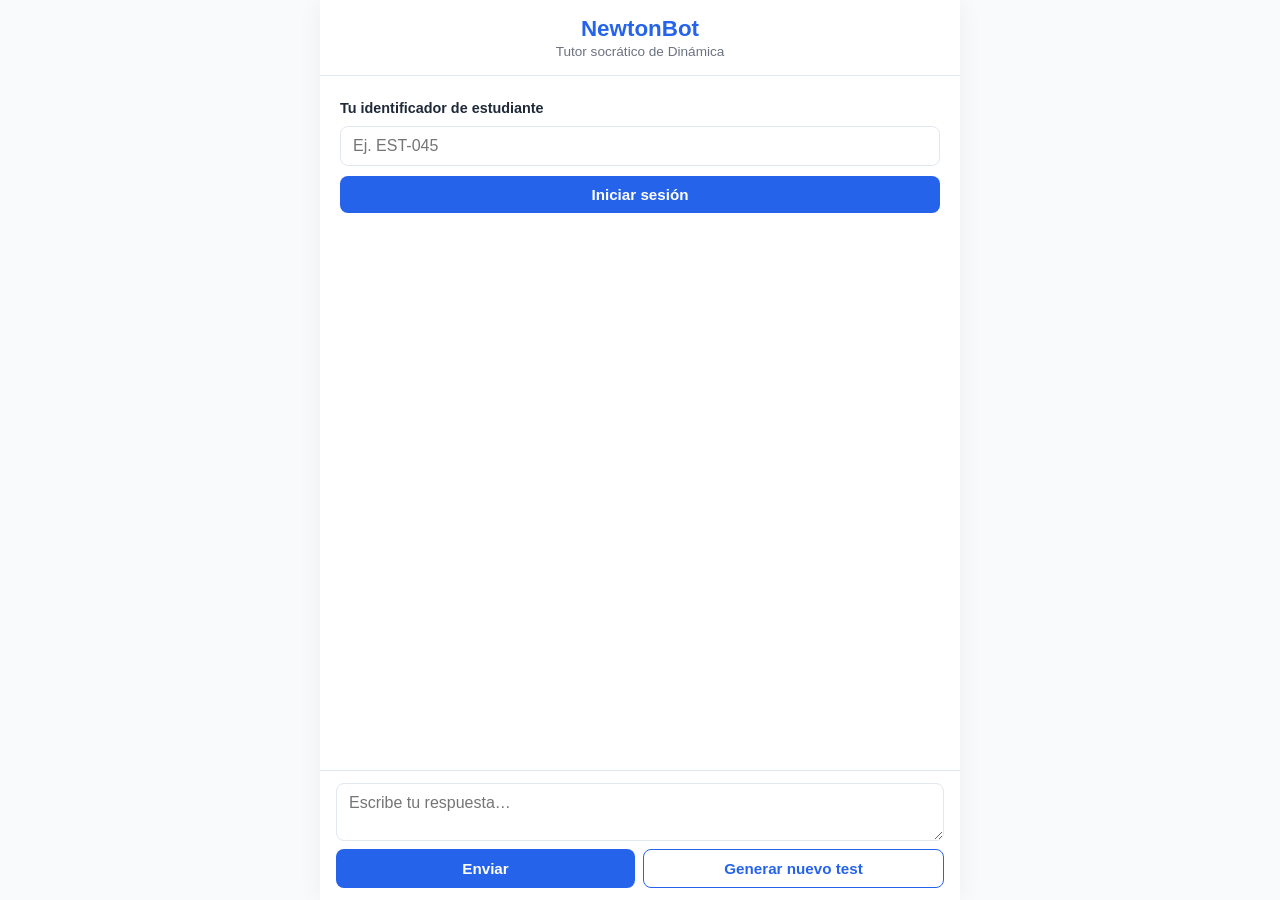
==== BotDinamica/frontend/index.html @ 1f24a502 "Agrega NewtonBot: tutor socrático adaptativo de Dinámica Implementa el MVP de la Opción A del plan (" ====
<!DOCTYPE html>
<html lang="es">
<head>
<meta charset="UTF-8">
<meta name="viewport" content="width=device-width, initial-scale=1.0">
<title>NewtonBot — Tutor de Dinámica</title>
<link rel="stylesheet" href="style.css">
</head>
<body>
  <div class="app">
    <header class="app__header">
      <h1>NewtonBot</h1>
      <p>Tutor socrático de Dinámica</p>
    </header>

    <section id="pantalla-login" class="login">
      <label for="input-estudiante-id">Tu identificador de estudiante</label>
      <input id="input-estudiante-id" type="text" placeholder="Ej. EST-045" autocomplete="off">
      <button id="btn-iniciar">Iniciar sesión</button>
      <p id="login-error" class="error" hidden></p>
    </section>

    <section id="pantalla-chat" class="chat" hidden>
      <div id="mensajes" class="chat__mensajes" aria-live="polite"></div>

      <div id="indicador-cargando" class="chat__cargando" hidden>NewtonBot está pensando…</div>

      <form id="form-mensaje" class="chat__form">
        <textarea id="input-mensaje" placeholder="Escribe tu respuesta…" rows="2" required></textarea>
        <div class="chat__acciones">
          <button type="submit" id="btn-enviar">Enviar</button>
          <button type="button" id="btn-generar-test">Generar nuevo test</button>
        </div>
      </form>

      <p id="chat-error" class="error" hidden></p>
    </section>
  </div>

  <script src="script.js"></script>
</body>
</html>
---- BotDinamica/frontend/style.css ----
:root {
  --color-fondo: #f8fafc;
  --color-texto: #1f2937;
  --color-primario: #2563eb;
  --color-primario-hover: #1d4ed8;
  --color-burbuja-bot: #eef2ff;
  --color-burbuja-usuario: #2563eb;
  --color-borde: #e2e8f0;
  --color-error: #b91c1c;
}

* { box-sizing: border-box; }

body {
  margin: 0;
  font-family: -apple-system, BlinkMacSystemFont, "Segoe UI", Roboto, sans-serif;
  background: var(--color-fondo);
  color: var(--color-texto);
}

.app {
  max-width: 640px;
  margin: 0 auto;
  min-height: 100vh;
  display: flex;
  flex-direction: column;
  background: #fff;
  box-shadow: 0 0 24px rgba(0, 0, 0, 0.05);
}

.app__header {
  padding: 16px 20px;
  border-bottom: 1px solid var(--color-borde);
  text-align: center;
}
.app__header h1 { margin: 0; font-size: 1.4rem; color: var(--color-primario); }
.app__header p { margin: 2px 0 0; font-size: 0.85rem; color: #6b7280; }

.login {
  padding: 24px 20px;
  display: flex;
  flex-direction: column;
  gap: 10px;
}
.login label { font-size: 0.9rem; font-weight: 600; }
.login input {
  padding: 10px 12px;
  border: 1px solid var(--color-borde);
  border-radius: 8px;
  font-size: 1rem;
}

button {
  cursor: pointer;
  border: none;
  border-radius: 8px;
  padding: 10px 16px;
  font-size: 0.95rem;
  font-weight: 600;
  background: var(--color-primario);
  color: #fff;
  transition: background 0.15s ease;
}
button:hover { background: var(--color-primario-hover); }
button:disabled { background: #9ca3af; cursor: not-allowed; }

#btn-generar-test {
  background: #fff;
  color: var(--color-primario);
  border: 1px solid var(--color-primario);
}
#btn-generar-test:hover { background: #eff6ff; }

.chat {
  flex: 1;
  display: flex;
  flex-direction: column;
  min-height: 0;
}

.chat__mensajes {
  flex: 1;
  overflow-y: auto;
  padding: 16px;
  display: flex;
  flex-direction: column;
  gap: 12px;
}

.mensaje {
  max-width: 85%;
  padding: 10px 14px;
  border-radius: 14px;
  line-height: 1.45;
  font-size: 0.95rem;
  white-space: pre-wrap;
  word-wrap: break-word;
}
.mensaje img {
  max-width: 100%;
  border-radius: 8px;
  margin-top: 6px;
  display: block;
}
.mensaje--bot {
  align-self: flex-start;
  background: var(--color-burbuja-bot);
  border-bottom-left-radius: 4px;
}
.mensaje--usuario {
  align-self: flex-end;
  background: var(--color-burbuja-usuario);
  color: #fff;
  border-bottom-right-radius: 4px;
}
.mensaje--sistema {
  align-self: center;
  background: transparent;
  color: #6b7280;
  font-size: 0.85rem;
  font-style: italic;
}
.mensaje a { color: inherit; }

.chat__cargando {
  padding: 0 16px 6px;
  font-size: 0.85rem;
  color: #6b7280;
  font-style: italic;
}

.chat__form {
  border-top: 1px solid var(--color-borde);
  padding: 12px 16px;
  display: flex;
  flex-direction: column;
  gap: 8px;
}
.chat__form textarea {
  width: 100%;
  padding: 10px 12px;
  border: 1px solid var(--color-borde);
  border-radius: 8px;
  font-size: 1rem;
  resize: vertical;
  font-family: inherit;
}
.chat__acciones {
  display: flex;
  gap: 8px;
  justify-content: space-between;
}
.chat__acciones button { flex: 1; }

.error {
  color: var(--color-error);
  font-size: 0.85rem;
  padding: 0 16px 12px;
  margin: 0;
}

@media (max-width: 480px) {
  .app { box-shadow: none; }
}
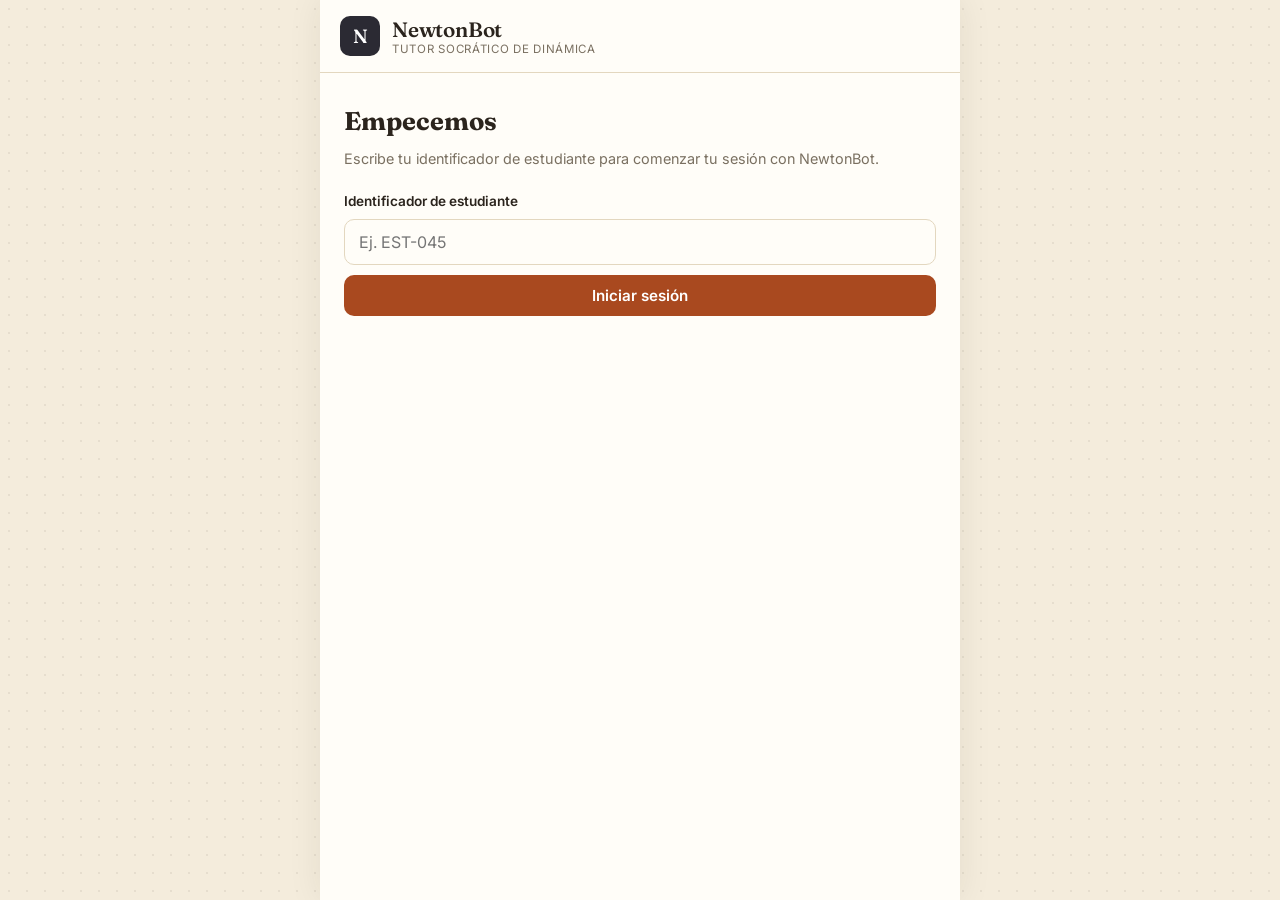
==== commit 1b262a0b: "Rediseña el frontend con una estética más amigable para secundaria Inspirado en una propuesta de Gro" ====
--- a/BotDinamica/frontend/index.html
+++ b/BotDinamica/frontend/index.html
@@ -4,17 +4,34 @@
 <meta charset="UTF-8">
 <meta name="viewport" content="width=device-width, initial-scale=1.0">
 <title>NewtonBot — Tutor de Dinámica</title>
+<link rel="preconnect" href="https://fonts.googleapis.com">
+<link rel="preconnect" href="https://fonts.gstatic.com" crossorigin>
+<link href="https://fonts.googleapis.com/css2?family=Fraunces:opsz,wght@9..144,500;9..144,600&family=Inter:wght@400;500;600;700&display=swap" rel="stylesheet">
 <link rel="stylesheet" href="style.css">
 </head>
 <body>
   <div class="app">
     <header class="app__header">
-      <h1>NewtonBot</h1>
-      <p>Tutor socrático de Dinámica</p>
+      <div class="app__marca">
+        <div class="app__logo" aria-hidden="true">N</div>
+        <div>
+          <h1>NewtonBot</h1>
+          <p>Tutor socrático de Dinámica</p>
+        </div>
+      </div>
+      <div id="app-estudiante" class="app__estudiante" hidden></div>
     </header>
 
+    <div id="progreso" class="progreso" hidden>
+      <div id="progreso-inicio" class="progreso__paso is-activo">Inicio</div>
+      <div id="progreso-conversacion" class="progreso__paso">Conversación</div>
+      <div id="progreso-test" class="progreso__paso">Test</div>
+    </div>
+
     <section id="pantalla-login" class="login">
-      <label for="input-estudiante-id">Tu identificador de estudiante</label>
+      <h2>Empecemos</h2>
+      <p class="login__ayuda">Escribe tu identificador de estudiante para comenzar tu sesión con NewtonBot.</p>
+      <label for="input-estudiante-id">Identificador de estudiante</label>
       <input id="input-estudiante-id" type="text" placeholder="Ej. EST-045" autocomplete="off">
       <button id="btn-iniciar">Iniciar sesión</button>
       <p id="login-error" class="error" hidden></p>
@@ -23,13 +40,18 @@
     <section id="pantalla-chat" class="chat" hidden>
       <div id="mensajes" class="chat__mensajes" aria-live="polite"></div>
 
-      <div id="indicador-cargando" class="chat__cargando" hidden>NewtonBot está pensando…</div>
+      <div id="indicador-cargando" class="chat__cargando" hidden>
+        <span class="chat__cargando-punto"></span>
+        <span class="chat__cargando-punto"></span>
+        <span class="chat__cargando-punto"></span>
+        NewtonBot está pensando…
+      </div>
 
       <form id="form-mensaje" class="chat__form">
-        <textarea id="input-mensaje" placeholder="Escribe tu respuesta…" rows="2" required></textarea>
+        <textarea id="input-mensaje" placeholder="Escribe tu respuesta o razonamiento…" rows="2" required></textarea>
         <div class="chat__acciones">
           <button type="submit" id="btn-enviar">Enviar</button>
-          <button type="button" id="btn-generar-test">Generar nuevo test</button>
+          <button type="button" id="btn-generar-test">Ir a prueba adaptativa</button>
         </div>
       </form>
 
--- a/BotDinamica/frontend/style.css
+++ b/BotDinamica/frontend/style.css
@@ -1,20 +1,28 @@
 :root {
-  --color-fondo: #f8fafc;
-  --color-texto: #1f2937;
-  --color-primario: #2563eb;
-  --color-primario-hover: #1d4ed8;
-  --color-burbuja-bot: #eef2ff;
-  --color-burbuja-usuario: #2563eb;
-  --color-borde: #e2e8f0;
+  --color-fondo: #f4ecdc;
+  --color-superficie: #fffdf8;
+  --color-texto: #2b241d;
+  --color-texto-tenue: #7a7061;
+  --color-primario: #a9491f;
+  --color-primario-hover: #8a3b18;
+  --color-burbuja-bot: #efe6d3;
+  --color-burbuja-usuario: #a9491f;
+  --color-borde: #e3d7bf;
   --color-error: #b91c1c;
+  --color-badge: #2b2a33;
+  --fuente-titulo: "Fraunces", Georgia, "Times New Roman", serif;
+  --fuente-cuerpo: "Inter", -apple-system, BlinkMacSystemFont, "Segoe UI", Roboto, sans-serif;
 }
 
 * { box-sizing: border-box; }
+[hidden] { display: none !important; }
 
 body {
   margin: 0;
-  font-family: -apple-system, BlinkMacSystemFont, "Segoe UI", Roboto, sans-serif;
+  font-family: var(--fuente-cuerpo);
   background: var(--color-fondo);
+  background-image: radial-gradient(rgba(43, 36, 29, 0.07) 1px, transparent 1px);
+  background-size: 18px 18px;
   color: var(--color-texto);
 }
 
@@ -24,52 +32,138 @@
   min-height: 100vh;
   display: flex;
   flex-direction: column;
-  background: #fff;
-  box-shadow: 0 0 24px rgba(0, 0, 0, 0.05);
+  background: var(--color-superficie);
+  box-shadow: 0 0 32px rgba(43, 36, 29, 0.08);
 }
 
 .app__header {
   padding: 16px 20px;
   border-bottom: 1px solid var(--color-borde);
+  display: flex;
+  align-items: center;
+  justify-content: space-between;
+  gap: 12px;
+}
+.app__marca {
+  display: flex;
+  align-items: center;
+  gap: 12px;
+}
+.app__logo {
+  width: 40px;
+  height: 40px;
+  border-radius: 10px;
+  background: var(--color-badge);
+  color: #fff;
+  font-family: var(--fuente-titulo);
+  font-weight: 600;
+  font-size: 1.2rem;
+  display: flex;
+  align-items: center;
+  justify-content: center;
+  flex-shrink: 0;
+}
+.app__header h1 {
+  margin: 0;
+  font-family: var(--fuente-titulo);
+  font-weight: 600;
+  font-size: 1.3rem;
+  letter-spacing: -0.01em;
+}
+.app__header p {
+  margin: 0;
+  font-size: 0.72rem;
+  color: var(--color-texto-tenue);
+  text-transform: uppercase;
+  letter-spacing: 0.06em;
+}
+.app__estudiante {
+  font-size: 0.85rem;
+  color: var(--color-texto-tenue);
+  font-weight: 500;
+  white-space: nowrap;
+}
+
+.progreso {
+  display: flex;
+  gap: 6px;
+  padding: 10px 20px 0;
+}
+.progreso__paso {
+  flex: 1;
   text-align: center;
-}
-.app__header h1 { margin: 0; font-size: 1.4rem; color: var(--color-primario); }
-.app__header p { margin: 2px 0 0; font-size: 0.85rem; color: #6b7280; }
+  font-size: 0.68rem;
+  font-weight: 600;
+  text-transform: uppercase;
+  letter-spacing: 0.05em;
+  color: var(--color-texto-tenue);
+  padding-bottom: 8px;
+  border-bottom: 3px solid var(--color-borde);
+  transition: color 0.2s ease, border-color 0.2s ease;
+}
+.progreso__paso.is-activo {
+  color: var(--color-primario);
+  border-color: var(--color-primario);
+}
+.progreso__paso.is-completo {
+  color: var(--color-texto);
+  border-color: var(--color-badge);
+}
 
 .login {
-  padding: 24px 20px;
+  padding: 32px 24px;
   display: flex;
   flex-direction: column;
   gap: 10px;
 }
-.login label { font-size: 0.9rem; font-weight: 600; }
+.login h2 {
+  font-family: var(--fuente-titulo);
+  font-size: 1.6rem;
+  margin: 0 0 2px;
+}
+.login__ayuda {
+  margin: 0 0 14px;
+  color: var(--color-texto-tenue);
+  font-size: 0.9rem;
+  line-height: 1.4;
+}
+.login label { font-size: 0.85rem; font-weight: 600; }
 .login input {
-  padding: 10px 12px;
+  padding: 12px 14px;
   border: 1px solid var(--color-borde);
-  border-radius: 8px;
+  border-radius: 10px;
   font-size: 1rem;
+  font-family: inherit;
+  background: var(--color-superficie);
+  color: var(--color-texto);
+}
+.login input:focus {
+  outline: none;
+  border-color: var(--color-primario);
 }
 
 button {
   cursor: pointer;
   border: none;
-  border-radius: 8px;
-  padding: 10px 16px;
+  border-radius: 10px;
+  padding: 11px 18px;
   font-size: 0.95rem;
   font-weight: 600;
+  font-family: inherit;
   background: var(--color-primario);
   color: #fff;
-  transition: background 0.15s ease;
+  transition: background 0.15s ease, transform 0.1s ease;
 }
 button:hover { background: var(--color-primario-hover); }
-button:disabled { background: #9ca3af; cursor: not-allowed; }
+button:active { transform: scale(0.98); }
+button:disabled { background: #c9bfa8; cursor: not-allowed; transform: none; }
 
 #btn-generar-test {
-  background: #fff;
+  background: var(--color-superficie);
   color: var(--color-primario);
   border: 1px solid var(--color-primario);
 }
-#btn-generar-test:hover { background: #eff6ff; }
+#btn-generar-test:hover { background: #fbf3e7; }
 
 .chat {
   flex: 1;
@@ -81,26 +175,27 @@
 .chat__mensajes {
   flex: 1;
   overflow-y: auto;
-  padding: 16px;
-  display: flex;
-  flex-direction: column;
-  gap: 12px;
+  padding: 18px 16px;
+  display: flex;
+  flex-direction: column;
+  gap: 14px;
 }
 
 .mensaje {
-  max-width: 85%;
-  padding: 10px 14px;
-  border-radius: 14px;
-  line-height: 1.45;
-  font-size: 0.95rem;
+  max-width: 88%;
+  padding: 12px 15px;
+  border-radius: 16px;
+  line-height: 1.5;
+  font-size: 0.96rem;
   white-space: pre-wrap;
   word-wrap: break-word;
 }
 .mensaje img {
   max-width: 100%;
-  border-radius: 8px;
-  margin-top: 6px;
+  border-radius: 10px;
+  margin-top: 8px;
   display: block;
+  border: 1px solid var(--color-borde);
 }
 .mensaje--bot {
   align-self: flex-start;
@@ -116,34 +211,102 @@
 .mensaje--sistema {
   align-self: center;
   background: transparent;
-  color: #6b7280;
+  color: var(--color-texto-tenue);
   font-size: 0.85rem;
   font-style: italic;
+  max-width: 100%;
+  text-align: center;
 }
 .mensaje a { color: inherit; }
 
+.opciones {
+  display: grid;
+  grid-template-columns: 1fr 1fr;
+  gap: 8px;
+  margin-top: 10px;
+  max-width: 92%;
+  align-self: flex-start;
+}
+@media (max-width: 480px) {
+  .opciones { grid-template-columns: 1fr; }
+}
+.opcion {
+  display: flex;
+  align-items: center;
+  gap: 10px;
+  text-align: left;
+  background: var(--color-superficie);
+  color: var(--color-texto);
+  border: 1px solid var(--color-borde);
+  border-radius: 12px;
+  padding: 10px 12px;
+  font-size: 0.88rem;
+  font-weight: 500;
+  line-height: 1.3;
+}
+.opcion:hover { background: #fbf3e7; }
+.opcion.is-elegida {
+  background: var(--color-burbuja-bot);
+  border-color: var(--color-primario);
+}
+.opcion__letra {
+  flex-shrink: 0;
+  width: 26px;
+  height: 26px;
+  border-radius: 50%;
+  background: var(--color-badge);
+  color: #fff;
+  font-size: 0.8rem;
+  font-weight: 700;
+  display: flex;
+  align-items: center;
+  justify-content: center;
+}
+
 .chat__cargando {
-  padding: 0 16px 6px;
+  padding: 0 16px 8px;
   font-size: 0.85rem;
-  color: #6b7280;
+  color: var(--color-texto-tenue);
   font-style: italic;
+  display: flex;
+  align-items: center;
+  gap: 6px;
+}
+.chat__cargando-punto {
+  width: 5px;
+  height: 5px;
+  border-radius: 50%;
+  background: var(--color-texto-tenue);
+  animation: parpadeo 1.1s infinite ease-in-out;
+}
+.chat__cargando-punto:nth-child(2) { animation-delay: 0.15s; }
+.chat__cargando-punto:nth-child(3) { animation-delay: 0.3s; }
+@keyframes parpadeo {
+  0%, 80%, 100% { opacity: 0.25; }
+  40% { opacity: 1; }
 }
 
 .chat__form {
   border-top: 1px solid var(--color-borde);
-  padding: 12px 16px;
+  padding: 14px 16px;
   display: flex;
   flex-direction: column;
   gap: 8px;
 }
 .chat__form textarea {
   width: 100%;
-  padding: 10px 12px;
+  padding: 11px 13px;
   border: 1px solid var(--color-borde);
-  border-radius: 8px;
+  border-radius: 10px;
   font-size: 1rem;
   resize: vertical;
   font-family: inherit;
+  background: var(--color-superficie);
+  color: var(--color-texto);
+}
+.chat__form textarea:focus {
+  outline: none;
+  border-color: var(--color-primario);
 }
 .chat__acciones {
   display: flex;
